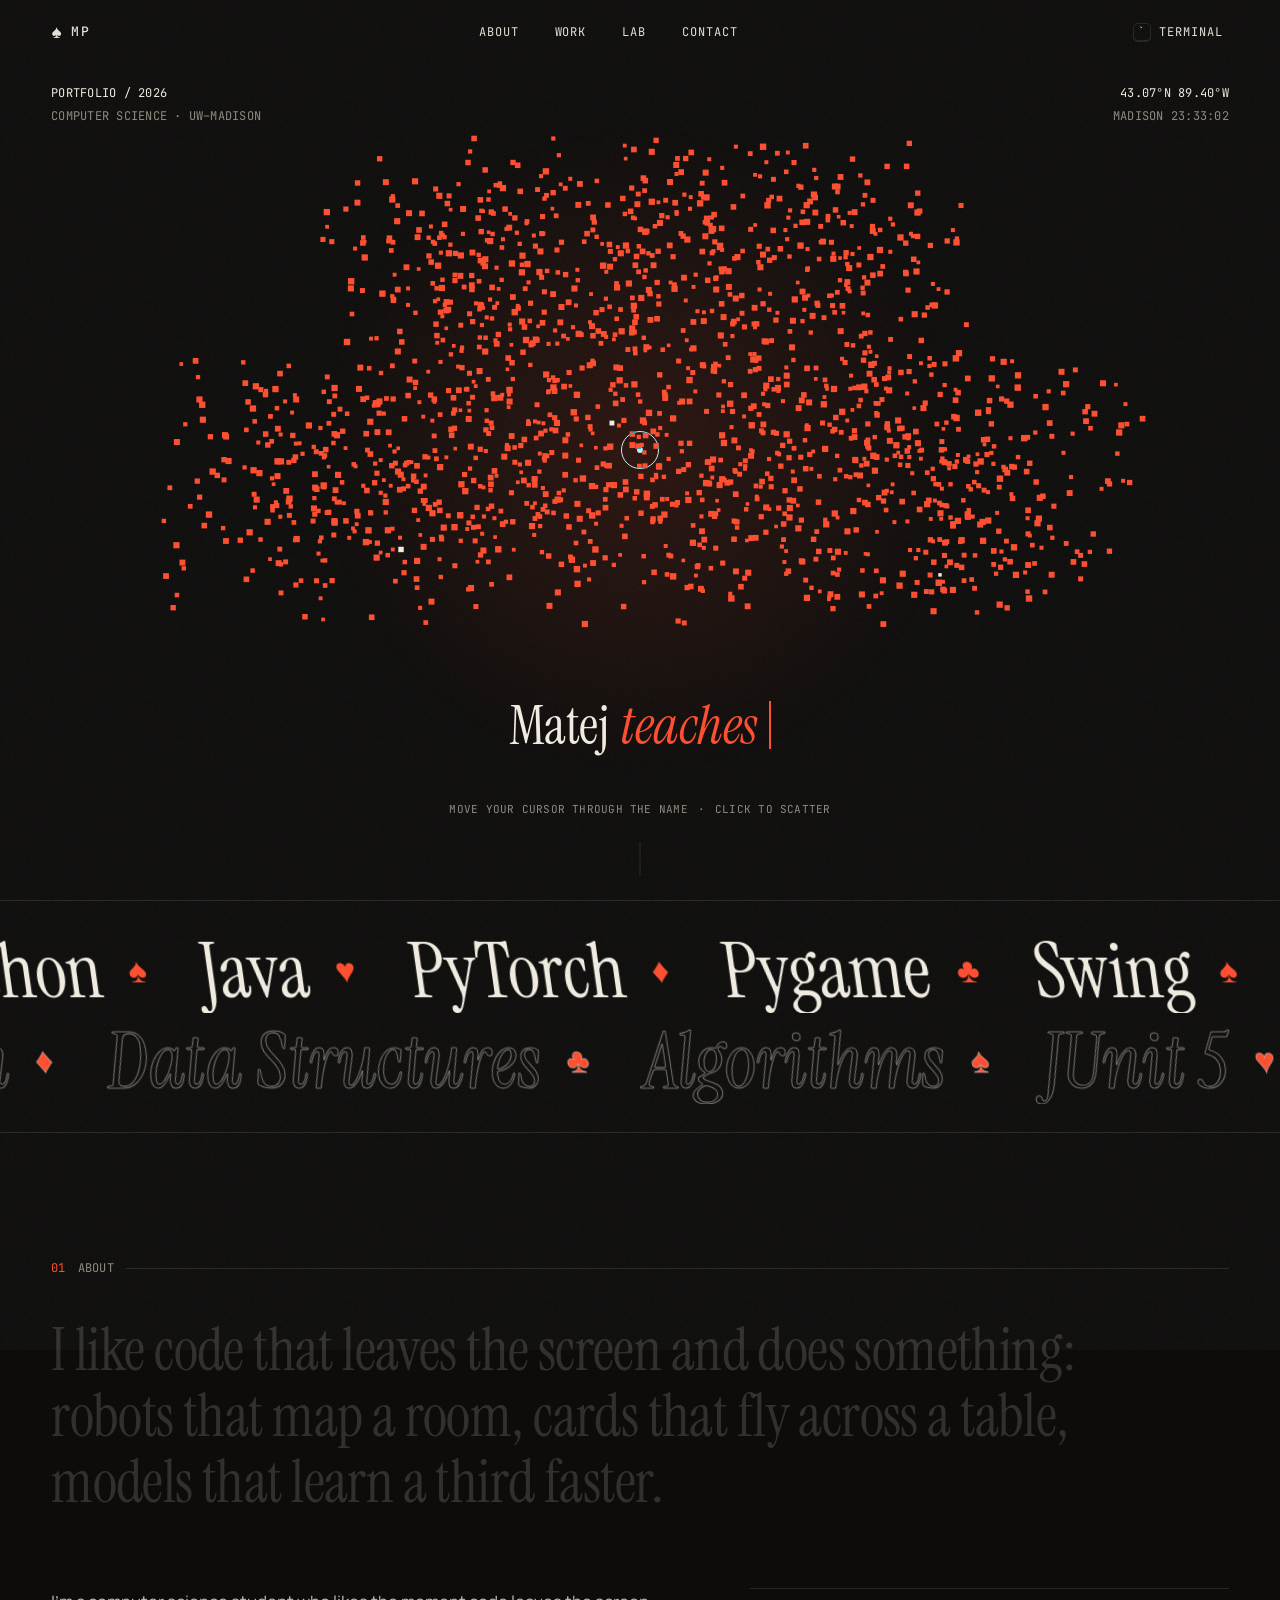
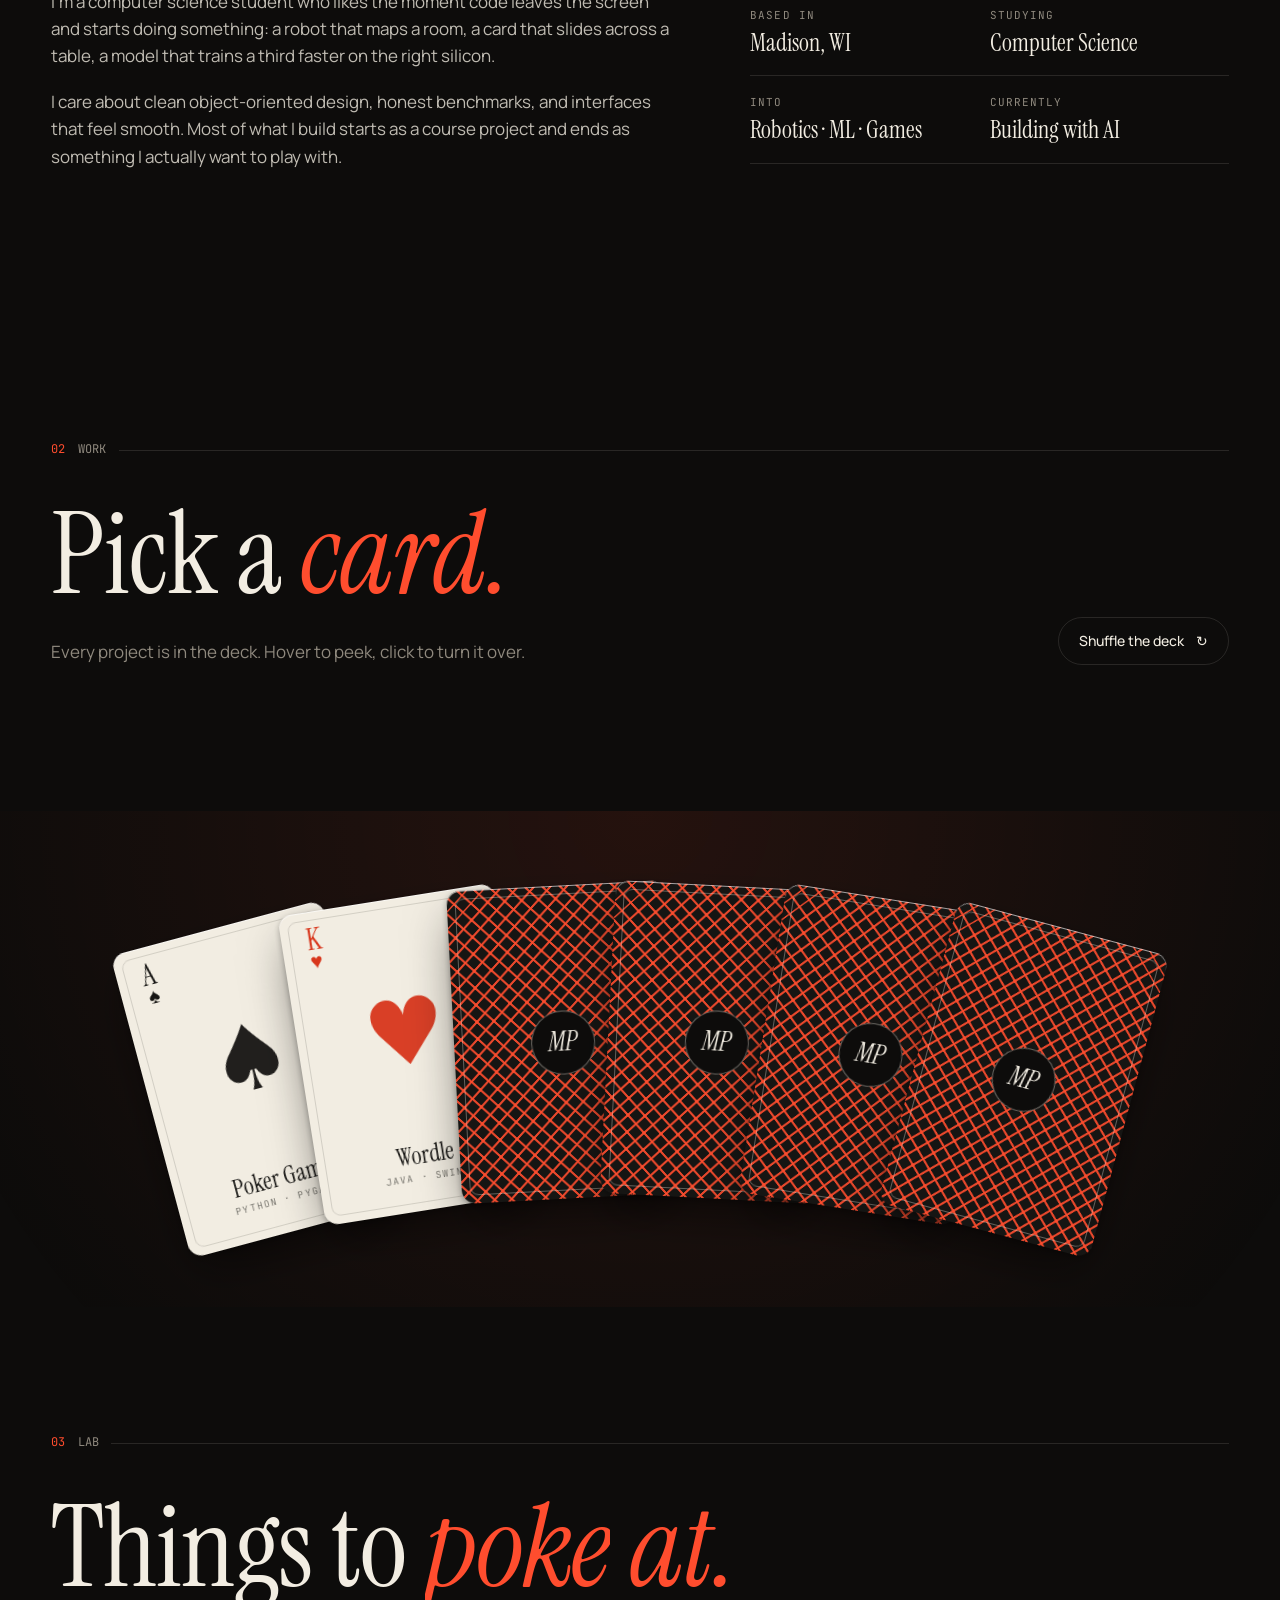
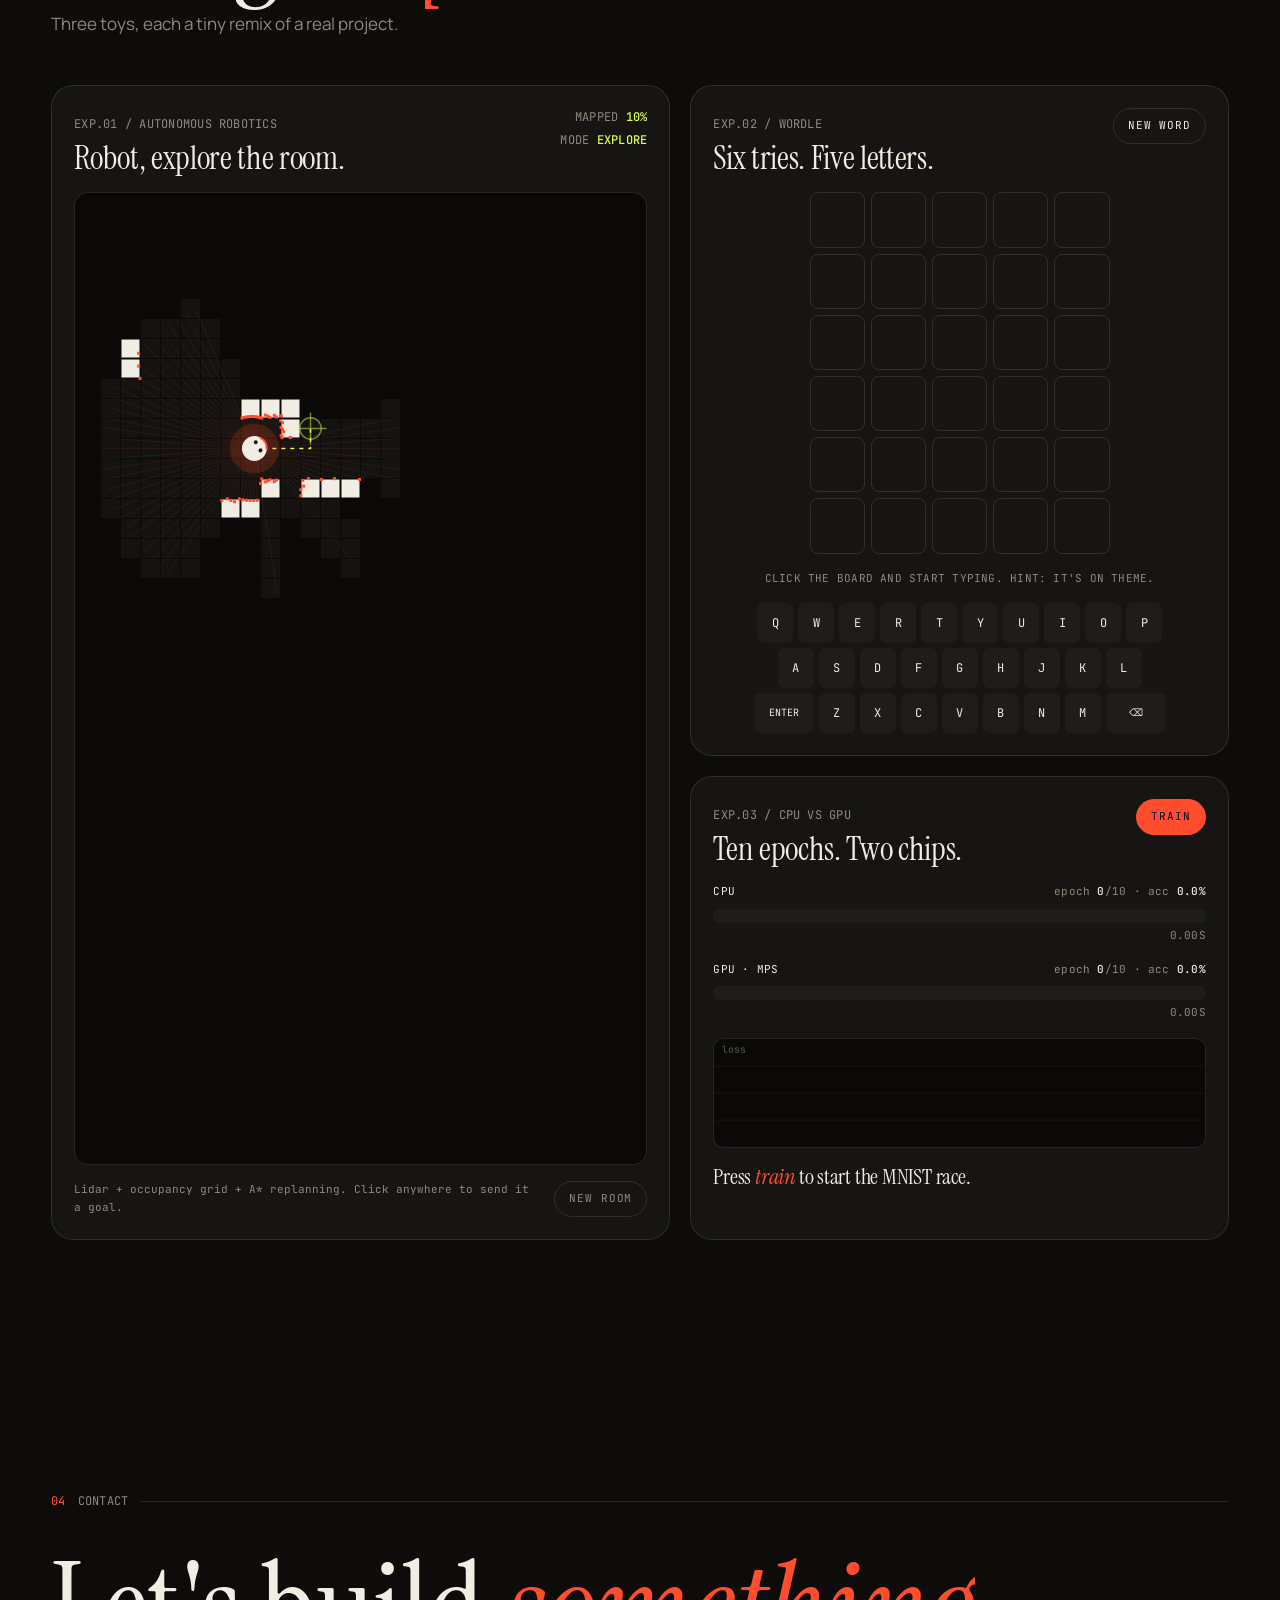
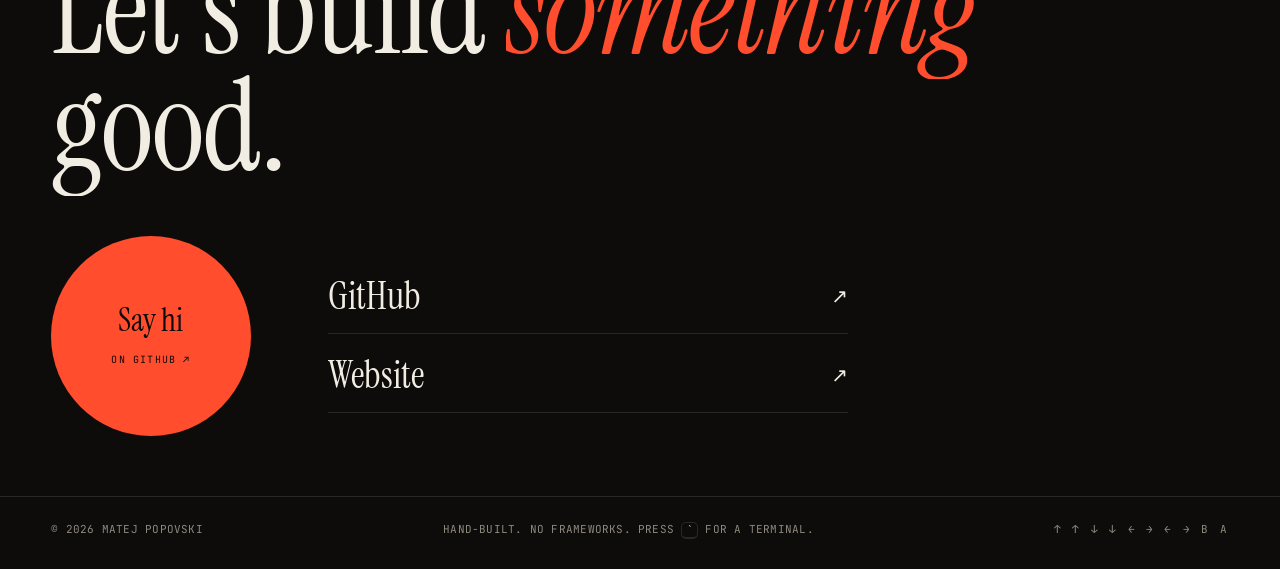
==== index.html @ e816a92a "Build interactive portfolio site Static, dependency-free site: particle-field name hero, projects as" ====
<!doctype html>
<html lang="en">
<head>
  <meta charset="utf-8" />
  <meta name="viewport" content="width=device-width, initial-scale=1" />
  <title>Matej Popovski</title>
  <meta name="description" content="Matej Popovski: computer science, robotics, machine learning and games. Pick a card." />
  <meta name="theme-color" content="#0d0c0b" />
  <meta property="og:title" content="Matej Popovski" />
  <meta property="og:description" content="Computer science, robotics, machine learning and games. Pick a card." />
  <link rel="icon" href="data:image/svg+xml,%3Csvg xmlns='http://www.w3.org/2000/svg' viewBox='0 0 64 64'%3E%3Crect width='64' height='64' rx='14' fill='%230d0c0b'/%3E%3Ctext x='32' y='45' font-size='38' text-anchor='middle' fill='%23ff4d2e'%3E%E2%99%A0%3C/text%3E%3C/svg%3E" />
  <link rel="preconnect" href="https://fonts.googleapis.com" />
  <link rel="preconnect" href="https://fonts.gstatic.com" crossorigin />
  <link href="https://fonts.googleapis.com/css2?family=Instrument+Serif:ital@0;1&family=JetBrains+Mono:wght@400;500&family=Manrope:wght@300;400;500;600;700&display=swap" rel="stylesheet" />
  <link rel="stylesheet" href="assets/css/style.css" />
</head>
<body class="is-loading">
  <!-- Loader -->
  <div class="loader" aria-hidden="true">
    <div class="loader__deck">
      <span class="loader__card">♠</span><span class="loader__card">♥</span><span class="loader__card">♦</span><span class="loader__card">♣</span>
    </div>
    <div class="loader__count"><span id="loaderCount">00</span></div>
    <div class="loader__label">shuffling the deck</div>
  </div>

  <!-- Cursor -->
  <div class="cursor" aria-hidden="true"><div class="cursor__dot"></div><div class="cursor__ring"><span class="cursor__label"></span></div></div>
  <div class="glow" aria-hidden="true"></div>
  <div class="grain" aria-hidden="true"></div>

  <!-- Nav -->
  <header class="nav">
    <a href="#top" class="nav__logo" data-cursor="home" aria-label="Back to top"><span class="nav__suit">♠</span> MP</a>
    <nav class="nav__links" aria-label="Sections">
      <a href="#about" data-cursor="go">About</a>
      <a href="#work" data-cursor="go">Work</a>
      <a href="#lab" data-cursor="go">Lab</a>
      <a href="#contact" data-cursor="go">Contact</a>
    </nav>
    <button class="nav__term" id="termOpen" data-cursor="hack" aria-label="Open terminal"><span class="kbd">`</span> terminal</button>
  </header>

  <main id="top">
    <!-- Hero -->
    <section class="hero" id="hero">
      <canvas id="heroCanvas" aria-hidden="true"></canvas>
      <h1 class="sr-only">Matej Popovski</h1>
      <div class="hero__meta hero__meta--tl">
        <span class="mono">Portfolio / 2026</span>
        <span class="mono muted" id="role"></span>
      </div>
      <div class="hero__meta hero__meta--tr mono">
        <span>43.07°N 89.40°W</span>
        <span class="muted">Madison <span id="clock">--:--:--</span></span>
      </div>
      <div class="hero__line">
        <span class="serif">Matej</span>
        <span class="hero__verb serif"><em id="verb"></em><span class="caret"></span></span>
      </div>
      <div class="hero__hint mono muted">
        <span>move your cursor through the name</span>
        <span class="dot">·</span>
        <span>click to scatter</span>
      </div>
      <a href="#about" class="hero__scroll" data-cursor="scroll" aria-label="Scroll down">
        <span class="hero__scroll-track"><span class="hero__scroll-thumb"></span></span>
      </a>
    </section>

    <!-- Marquee -->
    <section class="marquee" aria-label="Skills">
      <div class="marquee__row" data-dir="1"><div class="marquee__inner" id="mq1"></div></div>
      <div class="marquee__row marquee__row--alt" data-dir="-1"><div class="marquee__inner" id="mq2"></div></div>
    </section>

    <!-- About -->
    <section class="about" id="about">
      <div class="section-label mono"><span>01</span> About</div>
      <p class="about__big serif" id="aboutBig"></p>
      <div class="about__grid">
        <div class="about__text" id="aboutText"></div>
        <dl class="about__facts" id="facts"></dl>
      </div>
    </section>

    <!-- Work -->
    <section class="work" id="work">
      <div class="section-label mono"><span>02</span> Work</div>
      <div class="work__head">
        <h2 class="work__title serif" data-split>Pick a <em>card.</em></h2>
        <p class="work__sub">Every project is in the deck. Hover to peek, click to turn it over.</p>
        <button class="btn" id="shuffle" data-cursor="shuffle"><span>Shuffle the deck</span><span class="btn__icon">↻</span></button>
      </div>
      <div class="hand" id="hand"></div>
      <div class="table-felt" aria-hidden="true"></div>
    </section>

    <!-- Lab -->
    <section class="lab" id="lab">
      <div class="section-label mono"><span>03</span> Lab</div>
      <h2 class="lab__title serif" data-split>Things to <em>poke at.</em></h2>
      <p class="lab__sub">Three toys, each a tiny remix of a real project.</p>

      <div class="lab__grid">
        <article class="panel panel--robot" data-reveal>
          <header class="panel__head">
            <div>
              <span class="mono muted">exp.01 / autonomous robotics</span>
              <h3 class="serif">Robot, explore the room.</h3>
            </div>
            <div class="panel__stats mono">
              <span>mapped <b id="mapped">0%</b></span>
              <span>mode <b id="robotMode">explore</b></span>
            </div>
          </header>
          <div class="robot-wrap" data-cursor="goal">
            <canvas id="robotCanvas"></canvas>
          </div>
          <footer class="panel__foot mono muted">
            <span>Lidar + occupancy grid + A* replanning. Click anywhere to send it a goal.</span>
            <button class="chip" id="robotReset" data-cursor="new">new room</button>
          </footer>
        </article>

        <article class="panel panel--wordle" data-reveal id="wordlePanel">
          <header class="panel__head">
            <div>
              <span class="mono muted">exp.02 / wordle</span>
              <h3 class="serif">Six tries. Five letters.</h3>
            </div>
            <button class="chip" id="wordleNew" data-cursor="new">new word</button>
          </header>
          <div class="wordle" id="wordle" tabindex="0" aria-label="Wordle board. Type letters to guess."></div>
          <div class="wordle__msg mono" id="wordleMsg">Click the board and start typing.</div>
          <div class="keys" id="keys"></div>
        </article>

        <article class="panel panel--race" data-reveal>
          <header class="panel__head">
            <div>
              <span class="mono muted">exp.03 / cpu vs gpu</span>
              <h3 class="serif">Ten epochs. Two chips.</h3>
            </div>
            <button class="chip chip--accent" id="raceGo" data-cursor="train">train</button>
          </header>
          <div class="race">
            <div class="lane" id="laneCpu">
              <div class="lane__top mono"><span>CPU</span><span class="lane__stat">epoch <b>0</b>/10 · acc <b>0.0%</b></span></div>
              <div class="lane__bar"><div class="lane__fill"></div></div>
              <div class="lane__time mono muted">0.00s</div>
            </div>
            <div class="lane lane--gpu" id="laneGpu">
              <div class="lane__top mono"><span>GPU · MPS</span><span class="lane__stat">epoch <b>0</b>/10 · acc <b>0.0%</b></span></div>
              <div class="lane__bar"><div class="lane__fill"></div></div>
              <div class="lane__time mono muted">0.00s</div>
            </div>
            <canvas id="lossCanvas" aria-label="Loss curves"></canvas>
            <div class="race__verdict serif" id="raceVerdict">Press <em>train</em> to start the MNIST race.</div>
          </div>
        </article>
      </div>
    </section>

    <!-- Contact -->
    <section class="contact" id="contact">
      <div class="section-label mono"><span>04</span> Contact</div>
      <h2 class="contact__title serif" data-split>Let's build <em>something</em> good.</h2>
      <div class="contact__row">
        <a class="magnet" href="https://github.com/matejpopovski" target="_blank" rel="noopener" data-cursor="say hi">
          <span class="magnet__inner">Say hi<br/><small>on GitHub ↗</small></span>
        </a>
        <ul class="contact__links" id="links"></ul>
      </div>
    </section>
  </main>

  <footer class="footer mono muted">
    <span>© <span id="year"></span> Matej Popovski</span>
    <span class="footer__mid">Hand-built. No frameworks. Press <span class="kbd">`</span> for a terminal.</span>
    <span class="footer__konami" title="try it">↑ ↑ ↓ ↓ ← → ← → B A</span>
  </footer>

  <!-- Card detail overlay -->
  <div class="spotlight" id="spotlight" aria-hidden="true">
    <div class="spotlight__card" id="spotCard"></div>
    <div class="spotlight__hint mono muted">click anywhere or press esc to put it back</div>
  </div>

  <!-- Terminal -->
  <div class="term" id="term" aria-hidden="true" role="dialog" aria-label="Terminal">
    <div class="term__win">
      <div class="term__bar"><i></i><i></i><i></i><span class="mono">matej@portfolio: ~</span><button class="term__x" id="termClose" aria-label="Close terminal">×</button></div>
      <div class="term__body mono" id="termBody"></div>
      <form class="term__form mono" id="termForm" autocomplete="off">
        <label for="termInput">❯</label>
        <input id="termInput" spellcheck="false" autocapitalize="off" />
      </form>
    </div>
  </div>

  <canvas id="fx" aria-hidden="true"></canvas>

  <script src="assets/js/data.js"></script>
  <script src="assets/js/main.js"></script>
</body>
</html>
---- assets/css/style.css ----
/* ==========================================================================
   Matej Popovski — portfolio
   ========================================================================== */

:root {
  --ink: #0d0c0b;
  --ink-2: #161513;
  --ink-3: #1f1d1a;
  --paper: #f2ede2;
  --paper-2: #e6dfd0;
  --muted: #8f897e;
  --line: rgba(242, 237, 226, 0.12);
  --accent: #ff4d2e;
  --accent-soft: rgba(255, 77, 46, 0.16);
  --lime: #d4ff4f;
  --red-suit: #d8361c;
  --black-suit: #161513;

  --serif: "Instrument Serif", "Times New Roman", serif;
  --sans: "Manrope", system-ui, -apple-system, sans-serif;
  --mono: "JetBrains Mono", ui-monospace, monospace;

  --pad: clamp(16px, 4vw, 56px);
  --ease: cubic-bezier(0.22, 1, 0.36, 1);
  --ease-spring: cubic-bezier(0.34, 1.56, 0.64, 1);
}

*, *::before, *::after { box-sizing: border-box; }
html { scroll-behavior: smooth; -webkit-text-size-adjust: 100%; }
body {
  margin: 0;
  background: var(--ink);
  color: var(--paper);
  font-family: var(--sans);
  font-size: 17px;
  line-height: 1.6;
  overflow-x: hidden;
  -webkit-font-smoothing: antialiased;
}
body.is-loading { overflow: hidden; }
::selection { background: var(--accent); color: var(--ink); }
a { color: inherit; text-decoration: none; }
button { font: inherit; color: inherit; background: none; border: 0; cursor: pointer; }
em { font-style: italic; }
img, canvas { display: block; }

.serif { font-family: var(--serif); font-weight: 400; letter-spacing: -0.01em; }
.mono { font-family: var(--mono); font-size: 12px; letter-spacing: 0.02em; text-transform: uppercase; }
.muted { color: var(--muted); }
.sr-only { position: absolute; width: 1px; height: 1px; overflow: hidden; clip: rect(0 0 0 0); white-space: nowrap; }
.kbd {
  display: inline-grid; place-items: center; min-width: 1.7em; height: 1.7em; padding: 0 0.35em;
  border: 1px solid var(--line); border-bottom-width: 2px; border-radius: 5px;
  font-family: var(--mono); font-size: 0.9em; line-height: 1;
}

/* ---------- Loader ---------- */
.loader {
  position: fixed; inset: 0; z-index: 100; background: var(--ink);
  display: grid; place-items: center; align-content: center; gap: 22px;
  transition: clip-path 1s var(--ease) 0.1s;
  clip-path: inset(0 0 0 0);
}
.loader.is-done { clip-path: inset(0 0 100% 0); pointer-events: none; }
.loader__deck { position: relative; width: 70px; height: 98px; }
.loader__card {
  position: absolute; inset: 0; border-radius: 8px; background: var(--paper); color: var(--black-suit);
  display: grid; place-items: center; font-size: 34px;
  box-shadow: 0 10px 30px rgba(0,0,0,.4);
  animation: deal 1.1s var(--ease) infinite;
}
.loader__card:nth-child(2), .loader__card:nth-child(3) { color: var(--red-suit); }
.loader__card:nth-child(1) { animation-delay: 0s; }
.loader__card:nth-child(2) { animation-delay: .12s; }
.loader__card:nth-child(3) { animation-delay: .24s; }
.loader__card:nth-child(4) { animation-delay: .36s; }
@keyframes deal {
  0%, 100% { transform: translate(0,0) rotate(0); }
  40% { transform: translate(var(--dx, 0), -14px) rotate(var(--r, 0)); }
}
.loader__card:nth-child(1) { --dx: -54px; --r: -14deg; }
.loader__card:nth-child(2) { --dx: -18px; --r: -5deg; }
.loader__card:nth-child(3) { --dx: 18px; --r: 5deg; }
.loader__card:nth-child(4) { --dx: 54px; --r: 14deg; }
.loader__count { font-family: var(--serif); font-size: 64px; line-height: 1; font-style: italic; }
.loader__label { font-family: var(--mono); font-size: 11px; letter-spacing: .2em; text-transform: uppercase; color: var(--muted); }

/* ---------- Cursor, glow, grain ---------- */
.cursor { position: fixed; inset: 0; pointer-events: none; z-index: 90; mix-blend-mode: difference; }
.cursor__dot, .cursor__ring { position: fixed; left: 0; top: 0; border-radius: 50%; will-change: transform; }
.cursor__dot { width: 6px; height: 6px; margin: -3px 0 0 -3px; background: #fff; }
.cursor__ring {
  width: 38px; height: 38px; margin: -19px 0 0 -19px; border: 1px solid #fff;
  display: grid; place-items: center;
  transition: width .35s var(--ease), height .35s var(--ease), margin .35s var(--ease), background .35s;
}
.cursor__label { font-family: var(--mono); font-size: 10px; letter-spacing: .12em; text-transform: uppercase; color: #000; opacity: 0; transition: opacity .2s; }
.cursor.is-hover .cursor__ring { width: 84px; height: 84px; margin: -42px 0 0 -42px; background: #fff; }
.cursor.is-hover .cursor__label { opacity: 1; }
.cursor.is-down .cursor__ring { width: 26px; height: 26px; margin: -13px 0 0 -13px; }
@media (hover: none), (pointer: coarse) { .cursor { display: none; } }
@media (hover: hover) and (pointer: fine) { body.has-cursor, body.has-cursor a, body.has-cursor button { cursor: none; } }

.glow {
  position: fixed; left: 0; top: 0; width: 60vmax; height: 60vmax; margin: -30vmax 0 0 -30vmax;
  border-radius: 50%; pointer-events: none; z-index: 0;
  background: radial-gradient(circle, rgba(255,77,46,.13) 0%, rgba(255,77,46,0) 60%);
  will-change: transform;
}
.grain {
  position: fixed; inset: -50%; z-index: 89; pointer-events: none; opacity: .06;
  background-image: url("data:image/svg+xml,%3Csvg xmlns='http://www.w3.org/2000/svg' width='200' height='200'%3E%3Cfilter id='n'%3E%3CfeTurbulence type='fractalNoise' baseFrequency='.9' numOctaves='3' stitchTiles='stitch'/%3E%3C/filter%3E%3Crect width='100%25' height='100%25' filter='url(%23n)'/%3E%3C/svg%3E");
  animation: grain 1s steps(6) infinite;
}
@keyframes grain {
  0% { transform: translate(0,0); } 20% { transform: translate(-5%,3%); } 40% { transform: translate(3%,-6%); }
  60% { transform: translate(-7%,2%); } 80% { transform: translate(4%,5%); } 100% { transform: translate(0,0); }
}

/* ---------- Nav ---------- */
.nav {
  position: fixed; top: 0; left: 0; right: 0; z-index: 50;
  display: flex; align-items: center; justify-content: space-between; gap: 16px;
  padding: 18px var(--pad);
  mix-blend-mode: difference;
}
.nav__logo { font-family: var(--mono); font-size: 13px; font-weight: 500; letter-spacing: .1em; display: flex; align-items: center; gap: 8px; }
.nav__suit { font-size: 18px; display: inline-block; transition: transform .6s var(--ease-spring); }
.nav__logo:hover .nav__suit { transform: rotate(360deg) scale(1.2); }
.nav__links { display: flex; gap: clamp(14px, 3vw, 36px); }
.nav__links a, .nav__term { font-family: var(--mono); font-size: 12px; letter-spacing: .08em; text-transform: uppercase; position: relative; }
.nav__links a::after {
  content: ""; position: absolute; left: 0; right: 0; bottom: -4px; height: 1px; background: currentColor;
  transform: scaleX(0); transform-origin: right; transition: transform .5s var(--ease);
}
.nav__links a:hover::after { transform: scaleX(1); transform-origin: left; }
.nav__term { display: flex; align-items: center; gap: 8px; }
@media (max-width: 720px) {
  .nav__links { display: none; }
}

/* ---------- Section scaffolding ---------- */
main { position: relative; z-index: 1; }
section { position: relative; padding: clamp(80px, 14vh, 160px) var(--pad); }
.section-label { display: flex; align-items: center; gap: 12px; color: var(--muted); margin-bottom: 40px; }
.section-label span { color: var(--accent); }
.section-label::after { content: ""; flex: 1; height: 1px; background: var(--line); }

[data-reveal] { opacity: 0; transform: translateY(40px); transition: opacity 1s var(--ease), transform 1s var(--ease); }
[data-reveal].is-in { opacity: 1; transform: none; }

.split-word { display: inline-block; overflow: hidden; vertical-align: top; padding-bottom: 0.08em; margin-bottom: -0.08em; }
.split-word > span { display: inline-block; transform: translateY(110%); transition: transform 1.1s var(--ease); transition-delay: calc(var(--i) * 60ms); }
.is-in .split-word > span { transform: none; }

/* ---------- Hero ---------- */
.hero { height: 100vh; height: 100svh; min-height: 560px; padding: 0; overflow: hidden; }
#heroCanvas { position: absolute; inset: 0; width: 100%; height: 100%; touch-action: pan-y; }
.hero__meta { position: absolute; display: flex; flex-direction: column; gap: 4px; z-index: 2; pointer-events: none; }
.hero__meta--tl { left: var(--pad); top: 84px; }
.hero__meta--tr { right: var(--pad); top: 84px; text-align: right; }
.hero__line {
  position: absolute; left: 0; right: 0; bottom: clamp(96px, 16vh, 150px); z-index: 2; text-align: center;
  font-size: clamp(26px, 4.2vw, 56px); line-height: 1.1; pointer-events: none; padding: 0 var(--pad);
}
.hero__verb em { color: var(--accent); }
.caret { display: inline-block; width: 2px; height: .9em; background: var(--accent); margin-left: 4px; vertical-align: -0.1em; animation: blink 1s steps(1) infinite; }
@keyframes blink { 50% { opacity: 0; } }
.hero__hint { position: absolute; left: 0; right: 0; bottom: clamp(56px, 9vh, 90px); display: flex; gap: 10px; justify-content: center; z-index: 2; pointer-events: none; font-size: 11px; }
.hero__scroll { position: absolute; left: 50%; bottom: 18px; transform: translateX(-50%); z-index: 2; padding: 6px; }
.hero__scroll-track { display: block; width: 1px; height: 34px; background: var(--line); overflow: hidden; position: relative; }
.hero__scroll-thumb { position: absolute; left: 0; top: -40%; width: 100%; height: 40%; background: var(--paper); animation: scrollthumb 1.8s var(--ease) infinite; }
@keyframes scrollthumb { to { top: 100%; } }
@media (max-width: 720px) {
  .hero__meta--tr { display: none; }
}

/* ---------- Marquee ---------- */
.marquee { padding: 28px 0; border-top: 1px solid var(--line); border-bottom: 1px solid var(--line); overflow: hidden; background: var(--ink); }
.marquee__row { overflow: hidden; white-space: nowrap; }
.marquee__row--alt { margin-top: 6px; }
.marquee__inner { display: inline-flex; will-change: transform; }
.marquee__item { font-family: var(--serif); font-size: clamp(36px, 6vw, 84px); line-height: 1.1; padding: 0 .35em; display: inline-flex; align-items: center; gap: .35em; }
.marquee__item i { font-style: normal; font-size: .45em; color: var(--accent); }
.marquee__row--alt .marquee__item { font-style: italic; color: transparent; -webkit-text-stroke: 1px rgba(242,237,226,.45); }

/* ---------- About ---------- */
.about__big { font-size: clamp(30px, 4.6vw, 68px); line-height: 1.12; margin: 0 0 clamp(48px, 8vh, 90px); max-width: 18em; }
.about__big .w { color: rgba(242,237,226,.16); transition: color .4s; }
.about__big .w.on { color: var(--paper); }
.about__big .w.hl.on { color: var(--accent); font-style: italic; }
.about__grid { display: grid; grid-template-columns: 1.3fr 1fr; gap: clamp(32px, 6vw, 96px); align-items: start; }
.about__text p { margin: 0 0 1.1em; color: rgba(242,237,226,.78); max-width: 38em; }
.about__facts { margin: 0; display: grid; grid-template-columns: 1fr 1fr; border-top: 1px solid var(--line); }
.about__facts div { padding: 18px 0; border-bottom: 1px solid var(--line); }
.about__facts div:nth-child(odd) { padding-right: 16px; }
.about__facts dt { font-family: var(--mono); font-size: 11px; letter-spacing: .1em; text-transform: uppercase; color: var(--muted); }
.about__facts dd { margin: 4px 0 0; font-family: var(--serif); font-size: 24px; line-height: 1.2; }
@media (max-width: 820px) { .about__grid { grid-template-columns: 1fr; } }

/* ---------- Work: the hand of cards ---------- */
.work { padding-bottom: clamp(60px, 10vh, 120px); overflow: hidden; }
.work__head { display: grid; grid-template-columns: 1fr auto; gap: 8px 32px; align-items: end; margin-bottom: 30px; }
.work__title { font-size: clamp(52px, 9vw, 140px); line-height: .95; margin: 0; grid-column: 1 / -1; }
.work__title em, .lab__title em, .contact__title em { color: var(--accent); }
.work__sub { margin: 0; color: var(--muted); max-width: 30em; }

.btn {
  display: inline-flex; align-items: center; gap: 12px; padding: 12px 20px; border-radius: 999px;
  border: 1px solid var(--line); font-size: 14px; font-weight: 500; transition: background .4s var(--ease), color .4s, border-color .4s;
}
.btn:hover { background: var(--paper); color: var(--ink); border-color: var(--paper); }
.btn__icon { display: inline-block; transition: transform .6s var(--ease); }
.btn:hover .btn__icon { transform: rotate(-180deg); }

.hand { position: relative; height: clamp(420px, 58vh, 540px); margin-top: 20px; perspective: 1600px; z-index: 2; }
.table-felt {
  position: absolute; left: 50%; bottom: -40%; width: 140%; height: 90%; transform: translateX(-50%);
  background: radial-gradient(ellipse at center top, rgba(255,77,46,.10), rgba(255,77,46,0) 60%);
  pointer-events: none; z-index: 0;
}

.card {
  --w: clamp(190px, 17vw, 236px);
  position: absolute; left: 50%; bottom: 20px; width: var(--w); aspect-ratio: 5 / 7.2;
  margin-left: calc(var(--w) / -2);
  transform-origin: 50% 120%;
  transition: transform .8s var(--ease), opacity .4s, filter .4s;
  will-change: transform;
}
.card__inner {
  position: absolute; inset: 0; border-radius: 14px; transform-style: preserve-3d;
  transform: rotateY(var(--flip, 0deg)) rotateX(var(--tx, 0deg)) rotateY(var(--ty, 0deg));
  transition: transform .7s var(--ease);
}
.card.is-tilting .card__inner { transition: transform .15s linear; }
.card__face {
  position: absolute; inset: 0; border-radius: 14px; overflow: hidden;
  background: var(--paper); color: var(--black-suit);
  box-shadow: 0 1px 0 rgba(255,255,255,.6) inset, 0 20px 50px -10px rgba(0,0,0,.6), 0 2px 6px rgba(0,0,0,.3);
  padding: 14px; display: flex; flex-direction: column;
  backface-visibility: hidden;
}
.card__face::before {
  content: ""; position: absolute; inset: 8px; border-radius: 9px; border: 1px solid rgba(22,21,19,.14); pointer-events: none;
}
.card.is-red .card__face { color: var(--red-suit); }
.card__corner { font-family: var(--serif); line-height: .9; font-size: 30px; display: flex; flex-direction: column; align-items: center; width: 1.2em; }
.card__corner small { font-size: .7em; }
.card__corner--br { position: absolute; right: 14px; bottom: 14px; transform: rotate(180deg); }
.card__pip { position: absolute; left: 50%; top: 42%; transform: translate(-50%, -50%); font-size: calc(var(--w) * .42); line-height: 1; opacity: .95; }
.card__title { position: absolute; left: 22px; right: 22px; bottom: 44px; text-align: center; font-family: var(--serif); font-size: calc(var(--w) * .11); line-height: .95; text-wrap: balance; color: var(--black-suit); }
.card__tag { position: absolute; left: 14px; right: 14px; bottom: 26px; text-align: center; font-family: var(--mono); font-size: 9.5px; letter-spacing: .12em; text-transform: uppercase; color: rgba(22,21,19,.55); }
.card__shine {
  position: absolute; inset: 0; border-radius: 14px; pointer-events: none; mix-blend-mode: soft-light;
  background: radial-gradient(circle at var(--mx, 50%) var(--my, 30%), rgba(255,255,255,.9), rgba(255,255,255,0) 50%);
  opacity: 0; transition: opacity .3s;
}
.card:hover .card__shine { opacity: 1; }
.card__back {
  transform: rotateY(180deg);
  background:
    repeating-linear-gradient(45deg, rgba(255,77,46,.9) 0 2px, transparent 2px 12px),
    repeating-linear-gradient(-45deg, rgba(255,77,46,.9) 0 2px, transparent 2px 12px),
    var(--ink-2);
}
.card__back::before { border-color: rgba(242,237,226,.35); }
.card__back::after {
  content: "MP"; position: absolute; left: 50%; top: 50%; transform: translate(-50%,-50%);
  width: 64px; height: 64px; border-radius: 50%; background: var(--ink); color: var(--paper);
  display: grid; place-items: center; font-family: var(--serif); font-style: italic; font-size: 26px; border: 1px solid rgba(242,237,226,.4);
}
.card.is-down { --flip: 180deg; }
.card.is-out { opacity: 0; }

/* mobile: horizontal scroll row */
@media (max-width: 760px) {
  .work__head { grid-template-columns: 1fr; }
  .hand {
    height: auto; display: flex; gap: 14px; overflow-x: auto; scroll-snap-type: x mandatory;
    padding: 20px var(--pad) 30px; margin: 10px calc(-1 * var(--pad)) 0; perspective: none;
    scrollbar-width: none;
  }
  .hand::-webkit-scrollbar { display: none; }
  .card { --w: 62vw; position: relative; left: auto; bottom: auto; margin: 0; flex: 0 0 var(--w); transform: none !important; scroll-snap-align: center; }
}

/* ---------- Spotlight (card detail) ---------- */
.spotlight {
  position: fixed; inset: 0; z-index: 70; display: grid; place-items: center; align-content: center; gap: 18px;
  background: rgba(13,12,11,.72); backdrop-filter: blur(10px); -webkit-backdrop-filter: blur(10px);
  opacity: 0; pointer-events: none; transition: opacity .5s var(--ease); padding: 16px;
}
.spotlight.is-open { opacity: 1; pointer-events: auto; }
.spotlight__card { width: min(400px, 92vw); aspect-ratio: 5 / 7.2; perspective: 1600px; max-height: 78vh; }
.spot {
  width: 100%; height: 100%; position: relative; transform-style: preserve-3d;
  transition: transform 1s var(--ease);
  transform: rotateY(180deg) scale(.6) translateY(40px);
}
.spotlight.is-open .spot { transform: rotateY(0) scale(1); }
.spot__side { position: absolute; inset: 0; border-radius: 18px; backface-visibility: hidden; overflow: hidden; }
.spot__back { transform: rotateY(180deg); }
.spot__front {
  background: var(--paper); color: var(--black-suit); padding: 26px; display: flex; flex-direction: column;
  box-shadow: 0 40px 80px -20px rgba(0,0,0,.8);
}
.spot__front.is-red .spot__suit { color: var(--red-suit); }
.spot__top { display: flex; justify-content: space-between; align-items: start; }
.spot__suit { font-family: var(--serif); font-size: 44px; line-height: .9; }
.spot__tag { font-family: var(--mono); font-size: 10px; letter-spacing: .12em; text-transform: uppercase; color: rgba(22,21,19,.6); padding: 6px 10px; border: 1px solid rgba(22,21,19,.18); border-radius: 999px; }
.spot__title { font-family: var(--serif); font-size: clamp(36px, 6vw, 52px); line-height: .95; margin: auto 0 14px; }
.spot__blurb { margin: 0 0 16px; font-size: 15px; line-height: 1.55; color: rgba(22,21,19,.8); }
.spot__list { list-style: none; margin: 0 0 20px; padding: 0; display: grid; gap: 6px; font-size: 14px; }
.spot__list li { display: flex; gap: 10px; }
.spot__list li::before { content: "—"; color: var(--accent); }
.spot__link {
  display: inline-flex; justify-content: space-between; align-items: center; padding: 14px 18px; border-radius: 12px;
  background: var(--black-suit); color: var(--paper); font-weight: 600; font-size: 14px; transition: background .3s;
}
.spot__link:hover { background: var(--accent); }

/* ---------- Lab ---------- */
.lab__title { font-size: clamp(52px, 9vw, 140px); line-height: .95; margin: 0 0 8px; }
.lab__sub { color: var(--muted); margin: 0 0 48px; }
.lab__grid { display: grid; grid-template-columns: 1.15fr 1fr; gap: 20px; }
.panel {
  background: var(--ink-2); border: 1px solid var(--line); border-radius: 22px; padding: 22px;
  display: flex; flex-direction: column; gap: 16px; min-width: 0;
}
.panel--robot { grid-row: span 2; }
.panel__head { display: flex; justify-content: space-between; align-items: start; gap: 12px; }
.panel__head h3 { margin: 6px 0 0; font-size: clamp(26px, 2.6vw, 36px); line-height: 1.05; }
.panel__stats { display: flex; flex-direction: column; gap: 4px; text-align: right; color: var(--muted); white-space: nowrap; }
.panel__stats b { color: var(--lime); font-weight: 500; }
.panel__foot { display: flex; justify-content: space-between; align-items: center; gap: 16px; font-size: 11px; text-transform: none; letter-spacing: 0; }
.chip {
  font-family: var(--mono); font-size: 11px; letter-spacing: .08em; text-transform: uppercase; white-space: nowrap;
  padding: 8px 14px; border: 1px solid var(--line); border-radius: 999px; transition: background .3s, color .3s, border-color .3s;
}
.chip:hover { background: var(--paper); color: var(--ink); border-color: var(--paper); }
.chip--accent { background: var(--accent); border-color: var(--accent); color: var(--ink); }
.chip--accent:hover { background: var(--lime); border-color: var(--lime); }
.chip:disabled { opacity: .4; pointer-events: none; }

.robot-wrap { position: relative; flex: 1; min-height: 340px; border-radius: 14px; overflow: hidden; background: #0a0908; border: 1px solid var(--line); }
#robotCanvas { position: absolute; inset: 0; width: 100%; height: 100%; }

.wordle { display: grid; grid-template-rows: repeat(6, 1fr); gap: 6px; width: min(100%, 300px); margin: 0 auto; outline: none; }
.wordle__row { display: grid; grid-template-columns: repeat(5, 1fr); gap: 6px; }
.wordle__row.shake { animation: shake .45s; }
@keyframes shake { 20%,60% { transform: translateX(-6px); } 40%,80% { transform: translateX(6px); } }
.tile {
  aspect-ratio: 1; display: grid; place-items: center; border: 1px solid var(--line); border-radius: 8px;
  font-family: var(--serif); font-size: clamp(22px, 2.4vw, 30px); text-transform: uppercase; line-height: 1;
  transition: transform .15s, border-color .2s;
}
.tile.filled { border-color: rgba(242,237,226,.45); animation: pop .15s; }
@keyframes pop { 50% { transform: scale(1.1); } }
.tile.flip { animation: flip .6s var(--ease) both; animation-delay: calc(var(--i) * 120ms); }
@keyframes flip { 0% { transform: rotateX(0); } 50% { transform: rotateX(90deg); } 100% { transform: rotateX(0); } }
.tile.hit, .key.hit { background: var(--accent); border-color: var(--accent); color: var(--ink); }
.tile.near, .key.near { background: var(--lime); border-color: var(--lime); color: var(--ink); }
.tile.miss, .key.miss { background: var(--ink-3); border-color: var(--ink-3); color: var(--muted); }
.wordle.won .wordle__row.win .tile { animation: jump .5s var(--ease-spring) both; animation-delay: calc(var(--i) * 80ms); }
@keyframes jump { 50% { transform: translateY(-14px); } }
.wordle__msg { text-align: center; font-size: 11px; color: var(--muted); min-height: 1.4em; }
.wordle:focus-visible { outline: 1px dashed var(--line); outline-offset: 8px; border-radius: 8px; }
.keys { display: grid; gap: 5px; }
.keys__row { display: flex; gap: 5px; justify-content: center; }
.key {
  flex: 1; max-width: 36px; height: 40px; border-radius: 6px; background: var(--ink-3); border: 1px solid transparent;
  font-family: var(--mono); font-size: 12px; text-transform: uppercase; transition: background .3s, color .3s, transform .1s;
}
.key:active { transform: scale(.94); }
.key--wide { max-width: 60px; flex: 1.6; font-size: 10px; }

.race { display: flex; flex-direction: column; gap: 16px; flex: 1; }
.lane__top { display: flex; justify-content: space-between; gap: 10px; font-size: 11px; }
.lane__stat { color: var(--muted); text-transform: none; }
.lane__stat b { color: var(--paper); font-weight: 500; }
.lane__bar { height: 14px; border-radius: 999px; background: var(--ink-3); overflow: hidden; margin: 8px 0 4px; }
.lane__fill { height: 100%; width: 0%; border-radius: inherit; background: var(--paper); }
.lane--gpu .lane__fill { background: linear-gradient(90deg, var(--accent), #ff8a4c); box-shadow: 0 0 20px rgba(255,77,46,.6); }
.lane__time { font-size: 11px; text-align: right; }
#lossCanvas { width: 100%; height: 110px; border-radius: 10px; background: #0a0908; border: 1px solid var(--line); }
.race__verdict { font-size: 22px; line-height: 1.2; min-height: 2.4em; }
.race__verdict em { color: var(--accent); }

@media (max-width: 960px) {
  .lab__grid { grid-template-columns: 1fr; }
  .panel--robot { grid-row: auto; }
  .robot-wrap { min-height: 320px; flex: none; height: 62vw; max-height: 460px; }
}

/* ---------- Contact ---------- */
.contact { padding-bottom: 60px; }
.contact__title { font-size: clamp(52px, 10vw, 160px); line-height: .92; margin: 0 0 50px; max-width: 10em; }
.contact__row { display: flex; align-items: center; gap: clamp(30px, 6vw, 90px); flex-wrap: wrap; }
.magnet {
  width: clamp(150px, 16vw, 200px); aspect-ratio: 1; border-radius: 50%; background: var(--accent); color: var(--ink);
  display: grid; place-items: center; text-align: center; font-family: var(--serif); font-size: 32px; line-height: 1;
  transition: transform .5s var(--ease), background .4s; will-change: transform;
}
.magnet small { font-family: var(--mono); font-size: 10px; letter-spacing: .12em; text-transform: uppercase; }
.magnet__inner { transition: transform .5s var(--ease); display: block; }
.magnet:hover { background: var(--lime); }
.contact__links { list-style: none; padding: 0; margin: 0; display: grid; gap: 4px; min-width: min(100%, 360px); flex: 1; max-width: 520px; }
.contact__links a {
  display: flex; justify-content: space-between; align-items: center; padding: 16px 0; border-bottom: 1px solid var(--line);
  font-family: var(--serif); font-size: clamp(26px, 3vw, 40px); line-height: 1.1; position: relative; overflow: hidden;
}
.contact__links a span:last-child { font-family: var(--sans); font-size: 20px; transition: transform .5s var(--ease); }
.contact__links a:hover span:last-child { transform: translate(4px, -4px) rotate(0deg); color: var(--accent); }
.contact__links a:hover { font-style: italic; }

/* ---------- Footer ---------- */
.footer {
  display: flex; justify-content: space-between; gap: 16px; flex-wrap: wrap; position: relative; z-index: 1;
  padding: 24px var(--pad) 30px; border-top: 1px solid var(--line); font-size: 11px;
}
.footer .kbd { color: var(--paper); }
.footer__konami { letter-spacing: .2em; }

/* ---------- Terminal ---------- */
.term {
  position: fixed; inset: 0; z-index: 80; display: grid; place-items: center; padding: 16px;
  background: rgba(13,12,11,.5); backdrop-filter: blur(6px); -webkit-backdrop-filter: blur(6px);
  opacity: 0; pointer-events: none; transition: opacity .3s;
}
.term.is-open { opacity: 1; pointer-events: auto; }
.term__win {
  width: min(720px, 100%); height: min(480px, 80vh); display: flex; flex-direction: column;
  background: rgba(10,9,8,.96); border: 1px solid var(--line); border-radius: 14px; overflow: hidden;
  box-shadow: 0 40px 100px -20px rgba(0,0,0,.9), 0 0 0 1px rgba(255,77,46,.08);
  transform: translateY(20px) scale(.98); transition: transform .4s var(--ease);
}
.term.is-open .term__win { transform: none; }
.term__bar { display: flex; align-items: center; gap: 7px; padding: 12px 14px; border-bottom: 1px solid var(--line); }
.term__bar i { width: 11px; height: 11px; border-radius: 50%; background: var(--ink-3); }
.term__bar i:first-child { background: var(--accent); }
.term__bar span { margin-left: 8px; color: var(--muted); text-transform: none; }
.term__x { margin-left: auto; font-size: 20px; line-height: 1; color: var(--muted); padding: 0 4px; }
.term__body, .term__form { text-transform: none; font-size: 13px; letter-spacing: 0; }
.term__body { flex: 1; overflow-y: auto; padding: 16px; white-space: pre-wrap; line-height: 1.6; }
.term__body .c { color: var(--accent); }
.term__body .l { color: var(--lime); }
.term__body .m { color: var(--muted); }
.term__body a { color: var(--lime); text-decoration: underline; text-underline-offset: 3px; }
.term__form { display: flex; align-items: center; gap: 10px; padding: 12px 16px; border-top: 1px solid var(--line); }
.term__form label { color: var(--accent); }
.term__form input { flex: 1; background: none; border: 0; outline: none; color: var(--paper); font: inherit; caret-color: var(--accent); }

/* ---------- FX canvas ---------- */
#fx { position: fixed; inset: 0; width: 100%; height: 100%; pointer-events: none; z-index: 95; }

/* ---------- Reduced motion ---------- */
@media (prefers-reduced-motion: reduce) {
  html { scroll-behavior: auto; }
  *, *::before, *::after { animation-duration: .001ms !important; animation-iteration-count: 1 !important; transition-duration: .001ms !important; }
  [data-reveal] { opacity: 1; transform: none; }
  .split-word > span { transform: none; }
}
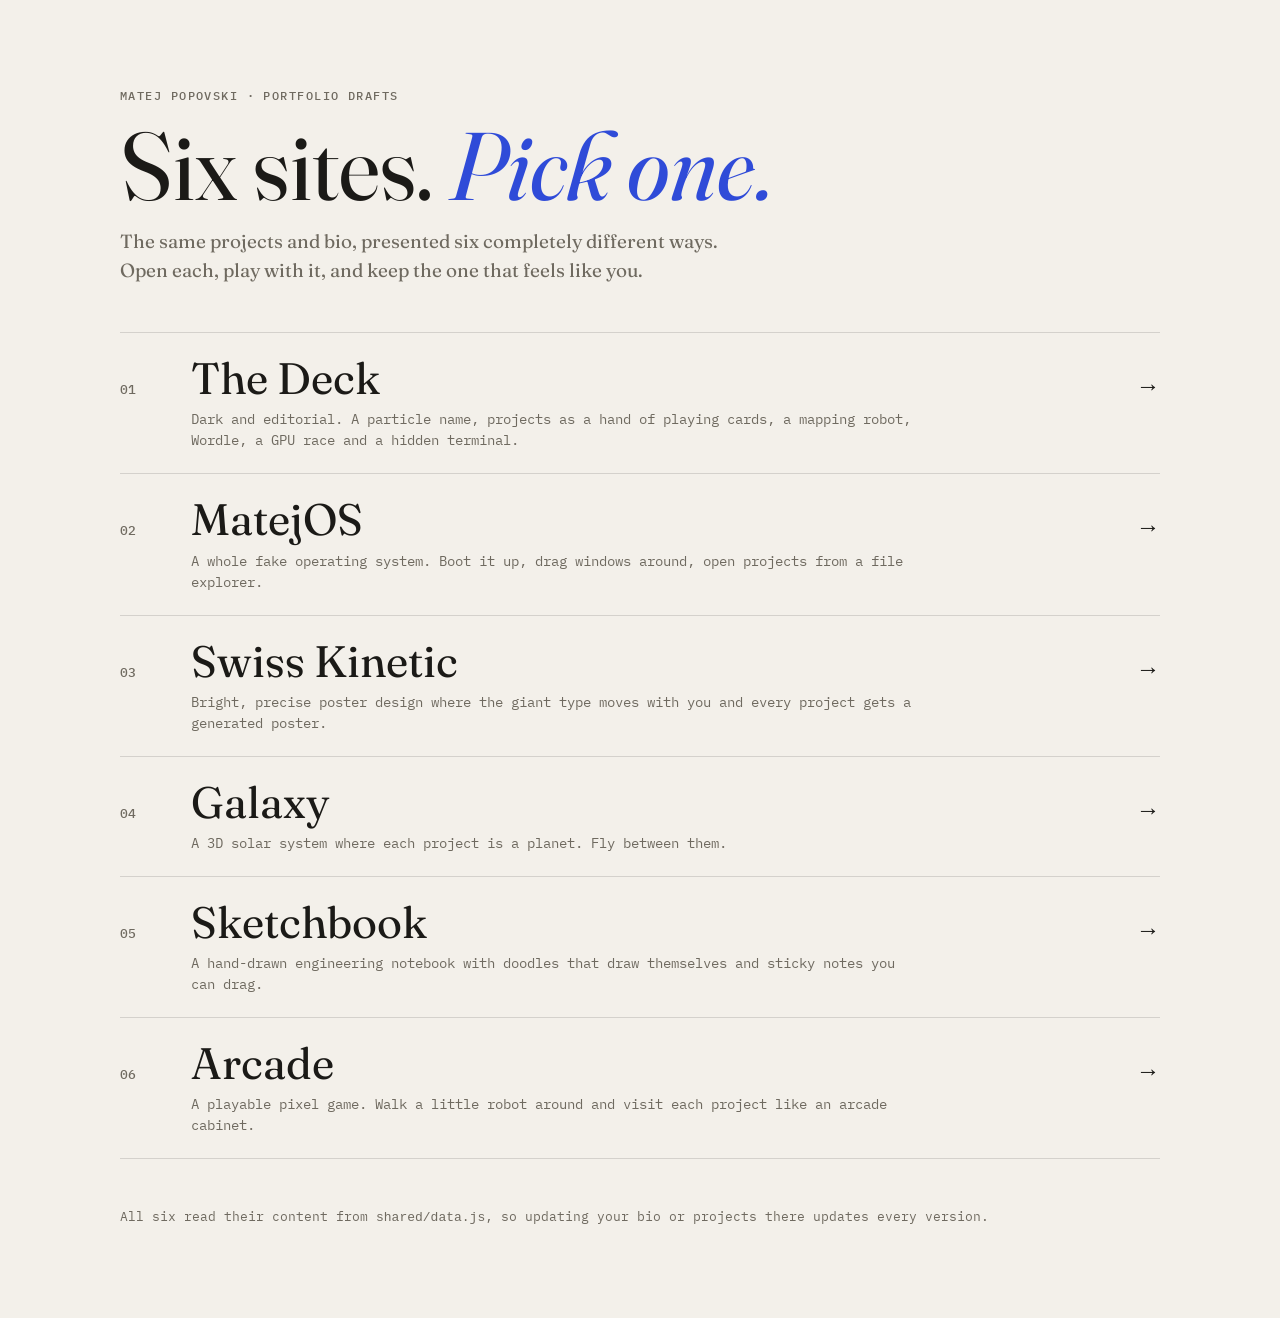
==== commit 9db45884: "Move the card-deck site to v1-deck and add a design chooser Content moves to shared/data.js so every" ====
--- a/index.html
+++ b/index.html
@@ -3,205 +3,57 @@
 <head>
   <meta charset="utf-8" />
   <meta name="viewport" content="width=device-width, initial-scale=1" />
-  <title>Matej Popovski</title>
-  <meta name="description" content="Matej Popovski: computer science, robotics, machine learning and games. Pick a card." />
-  <meta name="theme-color" content="#0d0c0b" />
-  <meta property="og:title" content="Matej Popovski" />
-  <meta property="og:description" content="Computer science, robotics, machine learning and games. Pick a card." />
-  <link rel="icon" href="data:image/svg+xml,%3Csvg xmlns='http://www.w3.org/2000/svg' viewBox='0 0 64 64'%3E%3Crect width='64' height='64' rx='14' fill='%230d0c0b'/%3E%3Ctext x='32' y='45' font-size='38' text-anchor='middle' fill='%23ff4d2e'%3E%E2%99%A0%3C/text%3E%3C/svg%3E" />
+  <title>Matej Popovski · Pick a Design</title>
   <link rel="preconnect" href="https://fonts.googleapis.com" />
   <link rel="preconnect" href="https://fonts.gstatic.com" crossorigin />
-  <link href="https://fonts.googleapis.com/css2?family=Instrument+Serif:ital@0;1&family=JetBrains+Mono:wght@400;500&family=Manrope:wght@300;400;500;600;700&display=swap" rel="stylesheet" />
-  <link rel="stylesheet" href="assets/css/style.css" />
+  <link href="https://fonts.googleapis.com/css2?family=Fraunces:ital,opsz,wght@0,9..144,400;0,9..144,600;1,9..144,400&family=IBM+Plex+Mono:wght@400;500&display=swap" rel="stylesheet" />
+  <style>
+    /* Layout: a single column of six numbered rows, one per design, each a big link. */
+    :root {
+      --bg: #f3f0ea; --fg: #1b1a17; --muted: #6f6a60; --line: rgba(27,26,23,.14); --accent: #2f4bd8;
+      --display: "Fraunces", Georgia, serif; --mono: "IBM Plex Mono", ui-monospace, monospace;
+    }
+    @media (prefers-color-scheme: dark) {
+      :root { --bg: #131210; --fg: #f1ece2; --muted: #9a9387; --line: rgba(241,236,226,.14); --accent: #8ea0ff; color-scheme: dark; }
+    }
+    * { box-sizing: border-box; }
+    body { margin: 0; background: var(--bg); color: var(--fg); font-family: var(--display); padding: 0 16px; }
+    main { max-width: 1040px; margin: 0 auto; padding-block: clamp(48px, 10vh, 120px); }
+    .eyebrow { font: 500 12px/1 var(--mono); letter-spacing: .12em; text-transform: uppercase; color: var(--muted); }
+    h1 { font-size: clamp(44px, 8vw, 96px); line-height: .95; font-weight: 400; margin: 18px 0 16px; text-wrap: balance; }
+    h1 em { color: var(--accent); }
+    .lede { font-size: 19px; line-height: 1.5; color: var(--muted); max-width: 34em; margin: 0 0 48px; }
+    ol { list-style: none; margin: 0; padding: 0; border-top: 1px solid var(--line); counter-reset: v; }
+    li a {
+      display: grid; grid-template-columns: 3.2em 1fr auto; gap: 8px 20px; align-items: baseline;
+      padding: 22px 0; border-bottom: 1px solid var(--line); color: inherit; text-decoration: none;
+      transition: padding .4s cubic-bezier(.22,1,.36,1), color .3s;
+    }
+    li a:hover, li a:focus-visible { padding-left: 12px; color: var(--accent); outline: none; }
+    .n { font: 500 13px var(--mono); color: var(--muted); }
+    .name { font-size: clamp(28px, 4vw, 44px); line-height: 1.05; }
+    .desc { grid-column: 2; font: 400 14px/1.5 var(--mono); color: var(--muted); max-width: 52em; }
+    .go { font-size: 24px; grid-row: 1; grid-column: 3; transition: transform .4s cubic-bezier(.22,1,.36,1); }
+    li a:hover .go { transform: translateX(6px); }
+    footer { margin-top: 48px; font: 400 13px/1.6 var(--mono); color: var(--muted); }
+    @media (max-width: 560px) { li a { grid-template-columns: 2.4em 1fr auto; } }
+    @media (prefers-reduced-motion: reduce) { * { transition: none !important; } }
+  </style>
 </head>
-<body class="is-loading">
-  <!-- Loader -->
-  <div class="loader" aria-hidden="true">
-    <div class="loader__deck">
-      <span class="loader__card">♠</span><span class="loader__card">♥</span><span class="loader__card">♦</span><span class="loader__card">♣</span>
-    </div>
-    <div class="loader__count"><span id="loaderCount">00</span></div>
-    <div class="loader__label">shuffling the deck</div>
-  </div>
-
-  <!-- Cursor -->
-  <div class="cursor" aria-hidden="true"><div class="cursor__dot"></div><div class="cursor__ring"><span class="cursor__label"></span></div></div>
-  <div class="glow" aria-hidden="true"></div>
-  <div class="grain" aria-hidden="true"></div>
-
-  <!-- Nav -->
-  <header class="nav">
-    <a href="#top" class="nav__logo" data-cursor="home" aria-label="Back to top"><span class="nav__suit">♠</span> MP</a>
-    <nav class="nav__links" aria-label="Sections">
-      <a href="#about" data-cursor="go">About</a>
-      <a href="#work" data-cursor="go">Work</a>
-      <a href="#lab" data-cursor="go">Lab</a>
-      <a href="#contact" data-cursor="go">Contact</a>
-    </nav>
-    <button class="nav__term" id="termOpen" data-cursor="hack" aria-label="Open terminal"><span class="kbd">`</span> terminal</button>
-  </header>
-
-  <main id="top">
-    <!-- Hero -->
-    <section class="hero" id="hero">
-      <canvas id="heroCanvas" aria-hidden="true"></canvas>
-      <h1 class="sr-only">Matej Popovski</h1>
-      <div class="hero__meta hero__meta--tl">
-        <span class="mono">Portfolio / 2026</span>
-        <span class="mono muted" id="role"></span>
-      </div>
-      <div class="hero__meta hero__meta--tr mono">
-        <span>43.07°N 89.40°W</span>
-        <span class="muted">Madison <span id="clock">--:--:--</span></span>
-      </div>
-      <div class="hero__line">
-        <span class="serif">Matej</span>
-        <span class="hero__verb serif"><em id="verb"></em><span class="caret"></span></span>
-      </div>
-      <div class="hero__hint mono muted">
-        <span>move your cursor through the name</span>
-        <span class="dot">·</span>
-        <span>click to scatter</span>
-      </div>
-      <a href="#about" class="hero__scroll" data-cursor="scroll" aria-label="Scroll down">
-        <span class="hero__scroll-track"><span class="hero__scroll-thumb"></span></span>
-      </a>
-    </section>
-
-    <!-- Marquee -->
-    <section class="marquee" aria-label="Skills">
-      <div class="marquee__row" data-dir="1"><div class="marquee__inner" id="mq1"></div></div>
-      <div class="marquee__row marquee__row--alt" data-dir="-1"><div class="marquee__inner" id="mq2"></div></div>
-    </section>
-
-    <!-- About -->
-    <section class="about" id="about">
-      <div class="section-label mono"><span>01</span> About</div>
-      <p class="about__big serif" id="aboutBig"></p>
-      <div class="about__grid">
-        <div class="about__text" id="aboutText"></div>
-        <dl class="about__facts" id="facts"></dl>
-      </div>
-    </section>
-
-    <!-- Work -->
-    <section class="work" id="work">
-      <div class="section-label mono"><span>02</span> Work</div>
-      <div class="work__head">
-        <h2 class="work__title serif" data-split>Pick a <em>card.</em></h2>
-        <p class="work__sub">Every project is in the deck. Hover to peek, click to turn it over.</p>
-        <button class="btn" id="shuffle" data-cursor="shuffle"><span>Shuffle the deck</span><span class="btn__icon">↻</span></button>
-      </div>
-      <div class="hand" id="hand"></div>
-      <div class="table-felt" aria-hidden="true"></div>
-    </section>
-
-    <!-- Lab -->
-    <section class="lab" id="lab">
-      <div class="section-label mono"><span>03</span> Lab</div>
-      <h2 class="lab__title serif" data-split>Things to <em>poke at.</em></h2>
-      <p class="lab__sub">Three toys, each a tiny remix of a real project.</p>
-
-      <div class="lab__grid">
-        <article class="panel panel--robot" data-reveal>
-          <header class="panel__head">
-            <div>
-              <span class="mono muted">exp.01 / autonomous robotics</span>
-              <h3 class="serif">Robot, explore the room.</h3>
-            </div>
-            <div class="panel__stats mono">
-              <span>mapped <b id="mapped">0%</b></span>
-              <span>mode <b id="robotMode">explore</b></span>
-            </div>
-          </header>
-          <div class="robot-wrap" data-cursor="goal">
-            <canvas id="robotCanvas"></canvas>
-          </div>
-          <footer class="panel__foot mono muted">
-            <span>Lidar + occupancy grid + A* replanning. Click anywhere to send it a goal.</span>
-            <button class="chip" id="robotReset" data-cursor="new">new room</button>
-          </footer>
-        </article>
-
-        <article class="panel panel--wordle" data-reveal id="wordlePanel">
-          <header class="panel__head">
-            <div>
-              <span class="mono muted">exp.02 / wordle</span>
-              <h3 class="serif">Six tries. Five letters.</h3>
-            </div>
-            <button class="chip" id="wordleNew" data-cursor="new">new word</button>
-          </header>
-          <div class="wordle" id="wordle" tabindex="0" aria-label="Wordle board. Type letters to guess."></div>
-          <div class="wordle__msg mono" id="wordleMsg">Click the board and start typing.</div>
-          <div class="keys" id="keys"></div>
-        </article>
-
-        <article class="panel panel--race" data-reveal>
-          <header class="panel__head">
-            <div>
-              <span class="mono muted">exp.03 / cpu vs gpu</span>
-              <h3 class="serif">Ten epochs. Two chips.</h3>
-            </div>
-            <button class="chip chip--accent" id="raceGo" data-cursor="train">train</button>
-          </header>
-          <div class="race">
-            <div class="lane" id="laneCpu">
-              <div class="lane__top mono"><span>CPU</span><span class="lane__stat">epoch <b>0</b>/10 · acc <b>0.0%</b></span></div>
-              <div class="lane__bar"><div class="lane__fill"></div></div>
-              <div class="lane__time mono muted">0.00s</div>
-            </div>
-            <div class="lane lane--gpu" id="laneGpu">
-              <div class="lane__top mono"><span>GPU · MPS</span><span class="lane__stat">epoch <b>0</b>/10 · acc <b>0.0%</b></span></div>
-              <div class="lane__bar"><div class="lane__fill"></div></div>
-              <div class="lane__time mono muted">0.00s</div>
-            </div>
-            <canvas id="lossCanvas" aria-label="Loss curves"></canvas>
-            <div class="race__verdict serif" id="raceVerdict">Press <em>train</em> to start the MNIST race.</div>
-          </div>
-        </article>
-      </div>
-    </section>
-
-    <!-- Contact -->
-    <section class="contact" id="contact">
-      <div class="section-label mono"><span>04</span> Contact</div>
-      <h2 class="contact__title serif" data-split>Let's build <em>something</em> good.</h2>
-      <div class="contact__row">
-        <a class="magnet" href="https://github.com/matejpopovski" target="_blank" rel="noopener" data-cursor="say hi">
-          <span class="magnet__inner">Say hi<br/><small>on GitHub ↗</small></span>
-        </a>
-        <ul class="contact__links" id="links"></ul>
-      </div>
-    </section>
+<body>
+  <main>
+    <div class="eyebrow">Matej Popovski · portfolio drafts</div>
+    <h1>Six sites. <em>Pick one.</em></h1>
+    <p class="lede">The same projects and bio, presented six completely different ways. Open each, play with it, and keep the one that feels like you.</p>
+    <ol>
+      <li><a href="v1-deck/"><span class="n">01</span><span class="name">The Deck</span><span class="go">→</span><span class="desc">Dark and editorial. A particle name, projects as a hand of playing cards, a mapping robot, Wordle, a GPU race and a hidden terminal.</span></a></li>
+      <li><a href="v2-desktop-os/"><span class="n">02</span><span class="name">MatejOS</span><span class="go">→</span><span class="desc">A whole fake operating system. Boot it up, drag windows around, open projects from a file explorer.</span></a></li>
+      <li><a href="v3-swiss/"><span class="n">03</span><span class="name">Swiss Kinetic</span><span class="go">→</span><span class="desc">Bright, precise poster design where the giant type moves with you and every project gets a generated poster.</span></a></li>
+      <li><a href="v4-galaxy/"><span class="n">04</span><span class="name">Galaxy</span><span class="go">→</span><span class="desc">A 3D solar system where each project is a planet. Fly between them.</span></a></li>
+      <li><a href="v5-sketchbook/"><span class="n">05</span><span class="name">Sketchbook</span><span class="go">→</span><span class="desc">A hand-drawn engineering notebook with doodles that draw themselves and sticky notes you can drag.</span></a></li>
+      <li><a href="v6-arcade/"><span class="n">06</span><span class="name">Arcade</span><span class="go">→</span><span class="desc">A playable pixel game. Walk a little robot around and visit each project like an arcade cabinet.</span></a></li>
+    </ol>
+    <footer>All six read their content from <code>shared/data.js</code>, so updating your bio or projects there updates every version.</footer>
   </main>
-
-  <footer class="footer mono muted">
-    <span>© <span id="year"></span> Matej Popovski</span>
-    <span class="footer__mid">Hand-built. No frameworks. Press <span class="kbd">`</span> for a terminal.</span>
-    <span class="footer__konami" title="try it">↑ ↑ ↓ ↓ ← → ← → B A</span>
-  </footer>
-
-  <!-- Card detail overlay -->
-  <div class="spotlight" id="spotlight" aria-hidden="true">
-    <div class="spotlight__card" id="spotCard"></div>
-    <div class="spotlight__hint mono muted">click anywhere or press esc to put it back</div>
-  </div>
-
-  <!-- Terminal -->
-  <div class="term" id="term" aria-hidden="true" role="dialog" aria-label="Terminal">
-    <div class="term__win">
-      <div class="term__bar"><i></i><i></i><i></i><span class="mono">matej@portfolio: ~</span><button class="term__x" id="termClose" aria-label="Close terminal">×</button></div>
-      <div class="term__body mono" id="termBody"></div>
-      <form class="term__form mono" id="termForm" autocomplete="off">
-        <label for="termInput">❯</label>
-        <input id="termInput" spellcheck="false" autocapitalize="off" />
-      </form>
-    </div>
-  </div>
-
-  <canvas id="fx" aria-hidden="true"></canvas>
-
-  <script src="assets/js/data.js"></script>
-  <script src="assets/js/main.js"></script>
 </body>
 </html>
